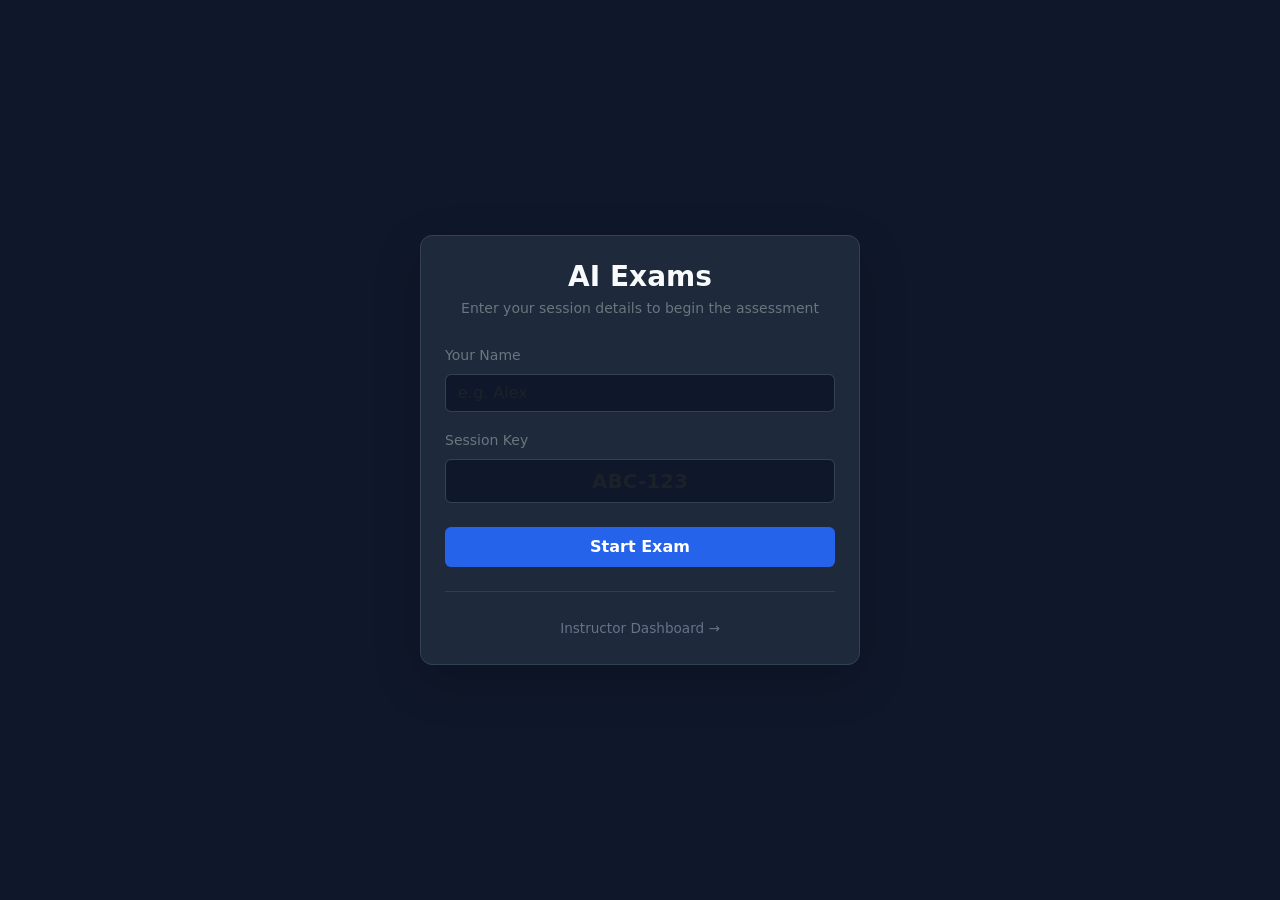
==== index.html @ fdc680f8 "Add initial HTML structure for learner portal" ====
<!DOCTYPE html>
<html lang="en">
<head>
  <meta charset="UTF-8">
  <meta name="viewport" content="width=device-width, initial-scale=1.0">
  <title>AI Exams - Learner Portal</title>
  <link href="https://cdn.jsdelivr.net/npm/bootstrap@5.3.0/dist/css/bootstrap.min.css" rel="stylesheet">
  <style>
    body { background-color: #0f172a; color: #f8fafc; font-family: system-ui, sans-serif; min-height: 100vh; display: flex; flex-direction: column; }
    .card { background-color: #1e293b; border: 1px solid #334155; color: #f8fafc; border-radius: 12px; }
    .form-control { background-color: #0f172a; border-color: #334155; color: #fff; }
    .form-control:focus { background-color: #0f172a; border-color: #38bdf8; color: #fff; box-shadow: none; }
    .btn-primary { background-color: #2563eb; border: none; font-weight: 600; }
    .btn-primary:hover { background-color: #1d4ed8; }
    .instructor-link { color: #64748b; font-size: 0.85rem; text-decoration: none; }
    .instructor-link:hover { color: #94a3b8; }
  </style>
</head>
<body>
  <div class="container my-auto py-5">
    <div class="card p-4 mx-auto shadow-lg" style="max-width: 440px;">
      <h3 class="text-center fw-bold mb-1">AI Exams</h3>
      <p class="text-secondary text-center small mb-4">Enter your session details to begin the assessment</p>

      <div class="mb-3">
        <label for="learnerName" class="form-label small text-secondary">Your Name</label>
        <input type="text" id="learnerName" class="form-control" placeholder="e.g. Alex" required>
      </div>

      <div class="mb-4">
        <label for="sessionKey" class="form-label small text-secondary">Session Key</label>
        <input type="text" id="sessionKey" class="form-control text-uppercase tracking-widest text-center fs-5 fw-bold" placeholder="ABC-123" maxlength="7" required>
      </div>

      <button id="btnStart" class="btn btn-primary w-100 py-2" onclick="startExam()">Start Exam</button>
      <div id="errorMsg" class="text-danger small mt-2 text-center" style="display: none;"></div>

      <hr class="border-secondary my-4">
      <div class="text-center">
        <a href="instructor.html" class="instructor-link">Instructor Dashboard &rarr;</a>
      </div>
    </div>
  </div>

  <script>
    function startExam() {
      const name = document.getElementById('learnerName').value.trim();
      const key = document.getElementById('sessionKey').value.trim().toUpperCase();
      const err = document.getElementById('errorMsg');

      if (!name || !key) {
        err.innerText = "Please fill in both name and session key.";
        err.style.display = "block";
        return;
      }

      err.style.display = "none";
      // Save session info to localStorage and redirect to active exam
      localStorage.setItem('learner_name', name);
      localStorage.setItem('active_session_key', key);
      window.location.href = 'exam.html';
    }
  </script>
</body>
</html>
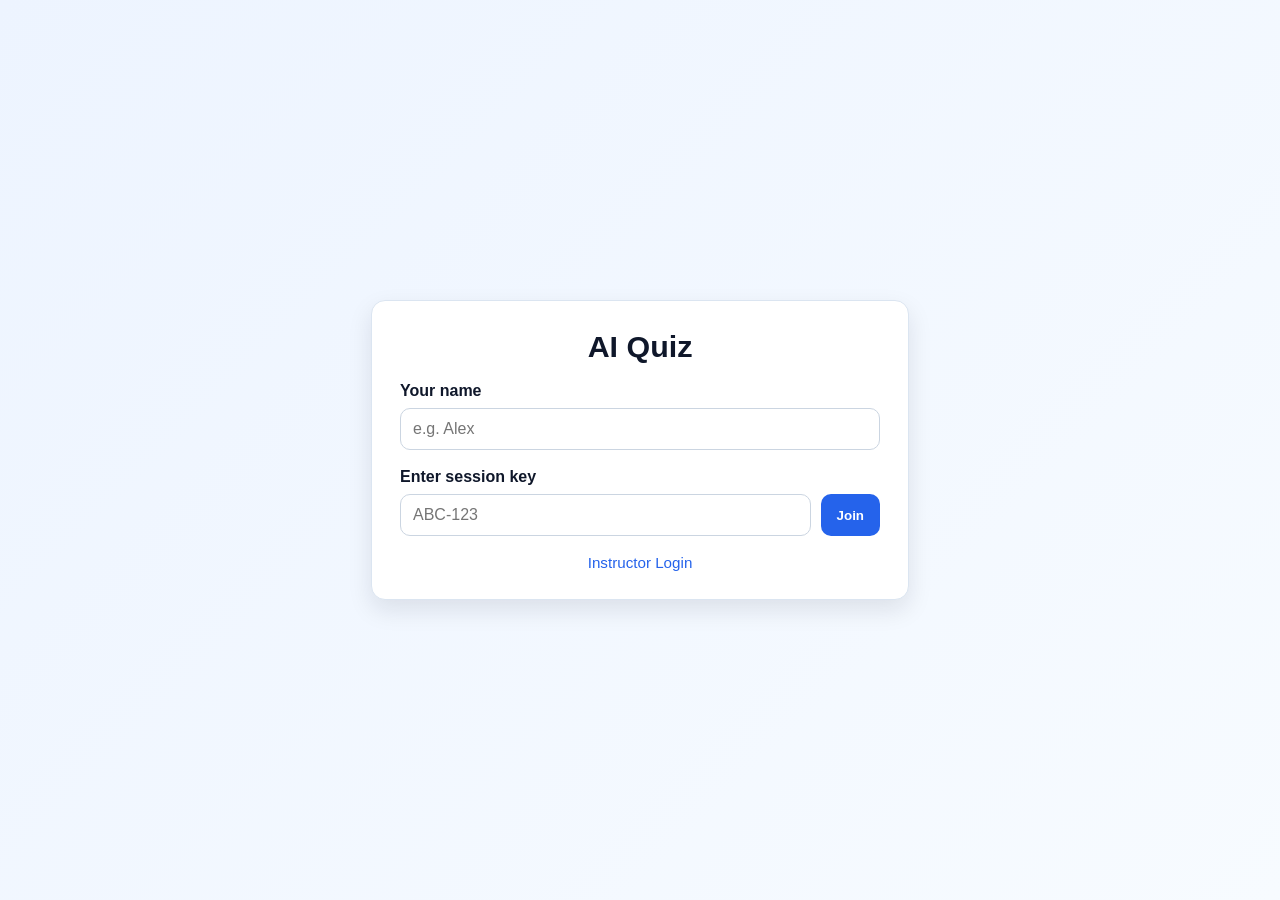
==== commit 7bf3b412: "Match GitHub Pages quiz styling to Azure web app Update learner, instructor, and exam layouts; inclu" ====
--- a/index.html
+++ b/index.html
@@ -3,44 +3,73 @@
 <head>
   <meta charset="UTF-8">
   <meta name="viewport" content="width=device-width, initial-scale=1.0">
-  <title>AI Exams - Learner Portal</title>
-  <link href="https://cdn.jsdelivr.net/npm/bootstrap@5.3.0/dist/css/bootstrap.min.css" rel="stylesheet">
+  <title>AI Quiz</title>
   <style>
-    body { background-color: #0f172a; color: #f8fafc; font-family: system-ui, sans-serif; min-height: 100vh; display: flex; flex-direction: column; }
-    .card { background-color: #1e293b; border: 1px solid #334155; color: #f8fafc; border-radius: 12px; }
-    .form-control { background-color: #0f172a; border-color: #334155; color: #fff; }
-    .form-control:focus { background-color: #0f172a; border-color: #38bdf8; color: #fff; box-shadow: none; }
-    .btn-primary { background-color: #2563eb; border: none; font-weight: 600; }
-    .btn-primary:hover { background-color: #1d4ed8; }
-    .instructor-link { color: #64748b; font-size: 0.85rem; text-decoration: none; }
-    .instructor-link:hover { color: #94a3b8; }
+    body {
+      margin: 0;
+      min-height: 100vh;
+      display: flex;
+      align-items: center;
+      justify-content: center;
+      font-family: Segoe UI, Arial, sans-serif;
+      background: linear-gradient(135deg, #edf4ff, #f7fbff);
+      color: #0f172a;
+    }
+    .card {
+      width: min(538px, 92vw);
+      background: #fff;
+      border: 1px solid #dbe5f1;
+      border-radius: 14px;
+      box-shadow: 0 10px 24px rgba(15, 23, 42, 0.1);
+      padding: 28px;
+      box-sizing: border-box;
+    }
+    h1 { margin: 0 0 18px; text-align: center; font-size: 1.9rem; }
+    label { display: block; font-weight: 600; margin-bottom: 8px; }
+    .row { display: flex; gap: 10px; }
+    input {
+      min-width: 0;
+      flex: 1;
+      border: 1px solid #cbd5e1;
+      border-radius: 10px;
+      padding: 11px 12px;
+      font-size: 1rem;
+    }
+    #learnerName { width: 100%; box-sizing: border-box; margin-bottom: 18px; }
+    #sessionKey { text-transform: uppercase; }
+    button {
+      border: none;
+      background: #2563eb;
+      color: #fff;
+      padding: 11px 16px;
+      border-radius: 10px;
+      font-weight: 700;
+      cursor: pointer;
+    }
+    button:hover { background: #1d4ed8; }
+    input:focus-visible, button:focus-visible, a:focus-visible { outline: 2px solid #2563eb; outline-offset: 3px; }
+    .error { margin-top: 12px; color: #b91c1c; font-weight: 600; }
+    .footer { margin-top: 18px; text-align: center; font-size: 0.95rem; }
+    .footer a { color: #2563eb; text-decoration: none; }
   </style>
 </head>
 <body>
-  <div class="container my-auto py-5">
-    <div class="card p-4 mx-auto shadow-lg" style="max-width: 440px;">
-      <h3 class="text-center fw-bold mb-1">AI Exams</h3>
-      <p class="text-secondary text-center small mb-4">Enter your session details to begin the assessment</p>
-
-      <div class="mb-3">
-        <label for="learnerName" class="form-label small text-secondary">Your Name</label>
-        <input type="text" id="learnerName" class="form-control" placeholder="e.g. Alex" required>
+  <main class="card">
+    <h1>AI Quiz</h1>
+    <form onsubmit="event.preventDefault(); startExam();">
+      <label for="learnerName">Your name</label>
+      <input type="text" id="learnerName" autocomplete="name" placeholder="e.g. Alex" required>
+      <label for="sessionKey">Enter session key</label>
+      <div class="row">
+        <input type="text" id="sessionKey" placeholder="ABC-123" maxlength="7" autocomplete="off" required>
+        <button id="btnStart" type="submit">Join</button>
       </div>
-
-      <div class="mb-4">
-        <label for="sessionKey" class="form-label small text-secondary">Session Key</label>
-        <input type="text" id="sessionKey" class="form-control text-uppercase tracking-widest text-center fs-5 fw-bold" placeholder="ABC-123" maxlength="7" required>
-      </div>
-
-      <button id="btnStart" class="btn btn-primary w-100 py-2" onclick="startExam()">Start Exam</button>
-      <div id="errorMsg" class="text-danger small mt-2 text-center" style="display: none;"></div>
-
-      <hr class="border-secondary my-4">
-      <div class="text-center">
-        <a href="instructor.html" class="instructor-link">Instructor Dashboard &rarr;</a>
-      </div>
+      <div id="errorMsg" class="error" role="alert" style="display: none;"></div>
+    </form>
+    <div class="footer">
+      <a href="instructor.html">Instructor Login</a>
     </div>
-  </div>
+  </main>
 
   <script>
     function startExam() {
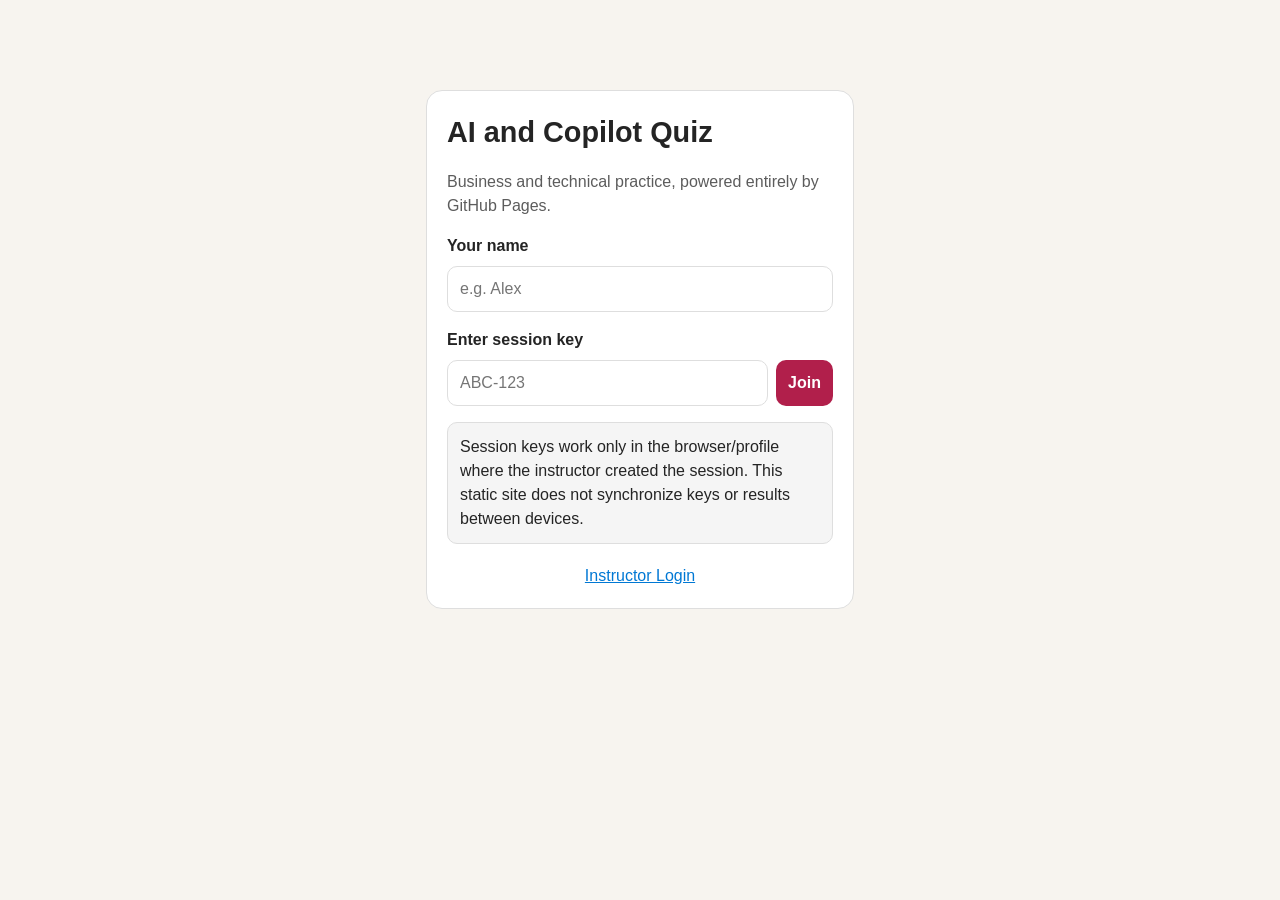
==== commit 6333f7a3: "Add source-linked Copilot business courses and wire static course quizzes Preserve instructor passwo" ====
--- a/index.html
+++ b/index.html
@@ -3,92 +3,41 @@
 <head>
   <meta charset="UTF-8">
   <meta name="viewport" content="width=device-width, initial-scale=1.0">
-  <title>AI Quiz</title>
-  <style>
-    body {
-      margin: 0;
-      min-height: 100vh;
-      display: flex;
-      align-items: center;
-      justify-content: center;
-      font-family: Segoe UI, Arial, sans-serif;
-      background: linear-gradient(135deg, #edf4ff, #f7fbff);
-      color: #0f172a;
-    }
-    .card {
-      width: min(538px, 92vw);
-      background: #fff;
-      border: 1px solid #dbe5f1;
-      border-radius: 14px;
-      box-shadow: 0 10px 24px rgba(15, 23, 42, 0.1);
-      padding: 28px;
-      box-sizing: border-box;
-    }
-    h1 { margin: 0 0 18px; text-align: center; font-size: 1.9rem; }
-    label { display: block; font-weight: 600; margin-bottom: 8px; }
-    .row { display: flex; gap: 10px; }
-    input {
-      min-width: 0;
-      flex: 1;
-      border: 1px solid #cbd5e1;
-      border-radius: 10px;
-      padding: 11px 12px;
-      font-size: 1rem;
-    }
-    #learnerName { width: 100%; box-sizing: border-box; margin-bottom: 18px; }
-    #sessionKey { text-transform: uppercase; }
-    button {
-      border: none;
-      background: #2563eb;
-      color: #fff;
-      padding: 11px 16px;
-      border-radius: 10px;
-      font-weight: 700;
-      cursor: pointer;
-    }
-    button:hover { background: #1d4ed8; }
-    input:focus-visible, button:focus-visible, a:focus-visible { outline: 2px solid #2563eb; outline-offset: 3px; }
-    .error { margin-top: 12px; color: #b91c1c; font-weight: 600; }
-    .footer { margin-top: 18px; text-align: center; font-size: 0.95rem; }
-    .footer a { color: #2563eb; text-decoration: none; }
-  </style>
+  <title>AI and Copilot Quiz</title>
+  <script>
+    (() => {
+      const param = new URLSearchParams(window.location.search).get("scoutTheme");
+      const theme =
+        param || (window.matchMedia("(prefers-color-scheme: dark)").matches ? "dark" : "light");
+      document.documentElement.setAttribute("data-theme", theme);
+    })();
+  </script>
+  <link rel="stylesheet" href="quiz-theme.css">
+  <script src="data/existing-courses.js" defer></script>
+  <script src="data/copilot-courses.js" defer></script>
+  <script src="quiz-core.js" defer></script>
+  <script src="learner.js" defer></script>
 </head>
 <body>
-  <main class="card">
-    <h1>AI Quiz</h1>
-    <form onsubmit="event.preventDefault(); startExam();">
-      <label for="learnerName">Your name</label>
-      <input type="text" id="learnerName" autocomplete="name" placeholder="e.g. Alex" required>
-      <label for="sessionKey">Enter session key</label>
-      <div class="row">
-        <input type="text" id="sessionKey" placeholder="ABC-123" maxlength="7" autocomplete="off" required>
-        <button id="btnStart" type="submit">Join</button>
-      </div>
-      <div id="errorMsg" class="error" role="alert" style="display: none;"></div>
-    </form>
-    <div class="footer">
-      <a href="instructor.html">Instructor Login</a>
-    </div>
+  <main class="wrap login">
+    <section class="card">
+      <h1>AI and Copilot Quiz</h1>
+      <p class="muted">Business and technical practice, powered entirely by GitHub Pages.</p>
+      <form id="joinForm">
+        <label class="field-label" for="learnerName">Your name</label>
+        <input type="text" id="learnerName" autocomplete="name" maxlength="100" placeholder="e.g. Alex" required>
+        <label class="field-label" for="sessionKey">Enter session key</label>
+        <div class="row">
+          <input type="text" id="sessionKey" placeholder="ABC-123" maxlength="7" autocomplete="off" autocapitalize="characters" required>
+          <button id="btnStart" type="submit">Join</button>
+        </div>
+        <p id="errorMsg" class="error" role="alert" hidden></p>
+      </form>
+      <p class="notice">Session keys work only in the browser/profile where the instructor created
+        the session. This static site does not synchronize keys or results between devices.</p>
+      <noscript><p class="error">Enable JavaScript to use the quiz.</p></noscript>
+      <div class="footer"><a href="instructor.html">Instructor Login</a></div>
+    </section>
   </main>
-
-  <script>
-    function startExam() {
-      const name = document.getElementById('learnerName').value.trim();
-      const key = document.getElementById('sessionKey').value.trim().toUpperCase();
-      const err = document.getElementById('errorMsg');
-
-      if (!name || !key) {
-        err.innerText = "Please fill in both name and session key.";
-        err.style.display = "block";
-        return;
-      }
-
-      err.style.display = "none";
-      // Save session info to localStorage and redirect to active exam
-      localStorage.setItem('learner_name', name);
-      localStorage.setItem('active_session_key', key);
-      window.location.href = 'exam.html';
-    }
-  </script>
 </body>
 </html>
--- a/quiz-theme.css
+++ b/quiz-theme.css
@@ -0,0 +1,93 @@
+:root {
+  color-scheme: light;
+  --cp-bg: #f7f4ef;
+  --cp-bg-elevated: #fcfbf8;
+  --cp-surface: #ffffff;
+  --cp-surface-soft: #f5f5f5;
+  --cp-border: #dedede;
+  --cp-border-strong: #919191;
+  --cp-text: #242424;
+  --cp-text-muted: #5c5c5c;
+  --cp-text-soft: #6f6f6f;
+  --cp-accent: #b11f4b;
+  --cp-accent-hover: #9a1a41;
+  --cp-accent-soft: rgba(177, 31, 75, 0.08);
+  --cp-accent-fg: #ffffff;
+  --cp-success: #16a34a;
+  --cp-danger: #dc2626;
+  --cp-warning: #f59e0b;
+  --cp-link: #0078d4;
+  --cp-shadow: 0 18px 48px rgba(0, 0, 0, 0.12);
+  --cp-overlay: rgba(255, 255, 255, 0.8);
+  --cp-panel: rgba(255, 255, 255, 0.86);
+  --cp-panel-strong: rgba(255, 255, 255, 0.96);
+  --cp-sheen: rgba(255, 255, 255, 0.55);
+  --cp-highlight: rgba(177, 31, 75, 0.12);
+}
+html[data-theme="dark"] {
+  color-scheme: dark;
+  --cp-bg: #3d3b3a;
+  --cp-bg-elevated: #343231;
+  --cp-surface: #292929;
+  --cp-surface-soft: #2e2e2e;
+  --cp-border: #474747;
+  --cp-border-strong: #5f5f5f;
+  --cp-text: #dedede;
+  --cp-text-muted: #919191;
+  --cp-text-soft: #b0b0b0;
+  --cp-accent: #fd8ea1;
+  --cp-accent-hover: #fb7b91;
+  --cp-accent-soft: rgba(253, 142, 161, 0.14);
+  --cp-accent-fg: #1a1a1a;
+  --cp-success: #4ade80;
+  --cp-danger: #f87171;
+  --cp-warning: #fbbf24;
+  --cp-link: #4da6ff;
+  --cp-shadow: 0 18px 48px rgba(0, 0, 0, 0.32);
+  --cp-overlay: rgba(41, 41, 41, 0.88);
+  --cp-panel: rgba(41, 41, 41, 0.72);
+  --cp-panel-strong: rgba(41, 41, 41, 0.96);
+  --cp-sheen: rgba(255, 255, 255, 0.04);
+  --cp-highlight: rgba(253, 142, 161, 0.12);
+}
+* { box-sizing: border-box; }
+[hidden] { display: none !important; }
+body { margin: 0; background: var(--cp-bg); color: var(--cp-text); font-family: "Segoe UI", Aptos, Calibri, -apple-system, BlinkMacSystemFont, sans-serif; line-height: 1.5; }
+a { color: var(--cp-link); }
+button, input, select { font: inherit; }
+button, select, input, .btn { border-radius: 10px; padding: 10px 12px; }
+input, select { border: 1px solid var(--cp-border); background: var(--cp-surface); color: var(--cp-text); min-width: 0; max-width: 100%; }
+button, .btn { border: none; background: var(--cp-accent); color: var(--cp-accent-fg); font-weight: 700; cursor: pointer; text-decoration: none; display: inline-block; }
+button:hover, .btn:hover { background: var(--cp-accent-hover); }
+button:disabled { opacity: 0.55; cursor: not-allowed; }
+button:focus-visible, input:focus-visible, select:focus-visible, a:focus-visible { outline: 2px solid var(--cp-accent); outline-offset: 3px; }
+.wrap { max-width: 1100px; margin: 24px auto 40px; padding: 0 16px; }
+.card { background: var(--cp-surface); border: 1px solid var(--cp-border); border-radius: 16px; padding: 20px; margin-bottom: 16px; }
+.top, .topline { display: flex; align-items: center; justify-content: space-between; gap: 12px; flex-wrap: wrap; }
+h1 { font-size: 1.8rem; margin: 0 0 8px; }
+h2 { font-size: 1.3rem; margin: 0 0 12px; }
+h3 { font-size: 1.1rem; margin: 0 0 12px; }
+.muted { color: var(--cp-text-muted); }
+.error { color: var(--cp-danger); font-weight: 600; }
+.notice { padding: 12px; border: 1px solid var(--cp-border); border-radius: 10px; background: var(--cp-surface-soft); }
+.btn-row, .nav-row { display: flex; gap: 8px; flex-wrap: wrap; margin-top: 12px; }
+.secondary, .btn-secondary, .btn-outline { background: var(--cp-surface-soft); color: var(--cp-text); border: 1px solid var(--cp-border); }
+.secondary:hover, .btn-secondary:hover, .btn-outline:hover { background: var(--cp-border); }
+.btn-danger { background: var(--cp-danger); }
+.field-label { display: block; margin: 16px 0 8px; font-weight: 600; }
+.controls { display: grid; grid-template-columns: 1.2fr 0.8fr; gap: 20px; margin-top: 20px; }
+.controls > div { min-width: 0; }
+.modules { max-height: 360px; overflow: auto; border: 1px solid var(--cp-border); border-radius: 10px; padding: 12px; }
+.form-check { display: flex; align-items: baseline; gap: 8px; margin: 12px 0; }
+.form-check input { flex-shrink: 0; accent-color: var(--cp-accent); }
+.module-link { display: inline-block; margin-left: 8px; font-size: 0.85rem; }
+.session-key { font: 800 2rem Consolas, "Courier New", Courier, monospace; color: var(--cp-accent); letter-spacing: 3px; overflow-wrap: anywhere; margin: 12px 0; }
+.status { margin-top: 8px; }
+.pill { padding: 8px 12px; background: var(--cp-accent-soft); color: var(--cp-accent); border-radius: 10px; margin-top: 12px; }
+.login { max-width: 460px; margin: 10vh auto; }
+.login input { width: 100%; }
+.row { display: flex; gap: 8px; }
+.row input { flex: 1; width: 100%; }
+.footer { text-align: center; margin-top: 20px; }
+@media (max-width: 840px) { .controls { grid-template-columns: 1fr; } }
+@media (max-width: 480px) { .row { flex-wrap: wrap; } .row button { width: 100%; } }
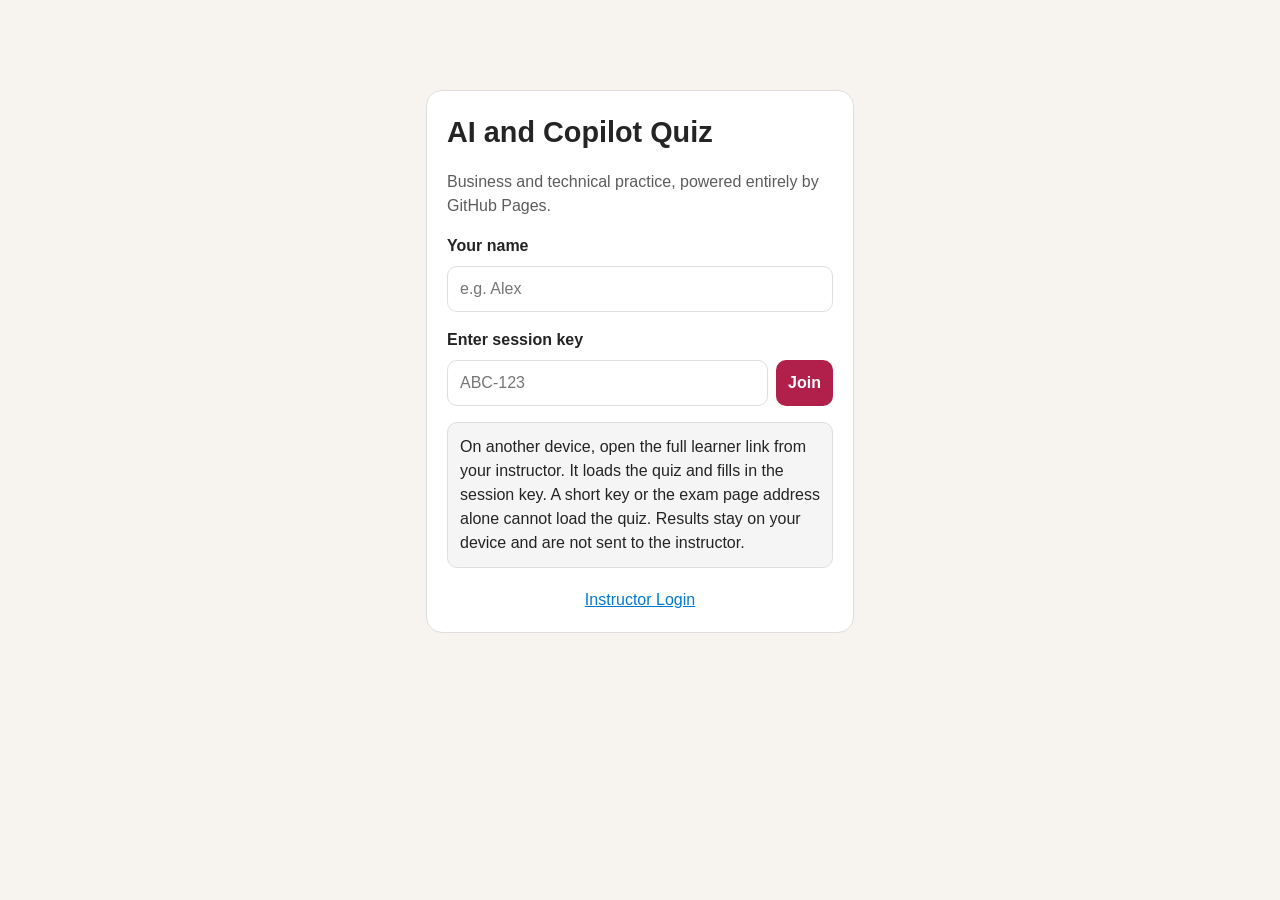
==== commit 0c641d7f: "Add cross-device learner links for GitHub Pages quizzes Co-authored-by: Copilot <223556219+Copilot@u" ====
--- a/index.html
+++ b/index.html
@@ -23,6 +23,7 @@
     <section class="card">
       <h1>AI and Copilot Quiz</h1>
       <p class="muted">Business and technical practice, powered entirely by GitHub Pages.</p>
+      <p id="sharedSessionInfo" class="notice" role="status" hidden></p>
       <form id="joinForm">
         <label class="field-label" for="learnerName">Your name</label>
         <input type="text" id="learnerName" autocomplete="name" maxlength="100" placeholder="e.g. Alex" required>
@@ -33,8 +34,9 @@
         </div>
         <p id="errorMsg" class="error" role="alert" hidden></p>
       </form>
-      <p class="notice">Session keys work only in the browser/profile where the instructor created
-        the session. This static site does not synchronize keys or results between devices.</p>
+      <p class="notice">On another device, open the full learner link from your instructor.
+        It loads the quiz and fills in the session key. A short key or the exam page address alone
+        cannot load the quiz. Results stay on your device and are not sent to the instructor.</p>
       <noscript><p class="error">Enable JavaScript to use the quiz.</p></noscript>
       <div class="footer"><a href="instructor.html">Instructor Login</a></div>
     </section>
